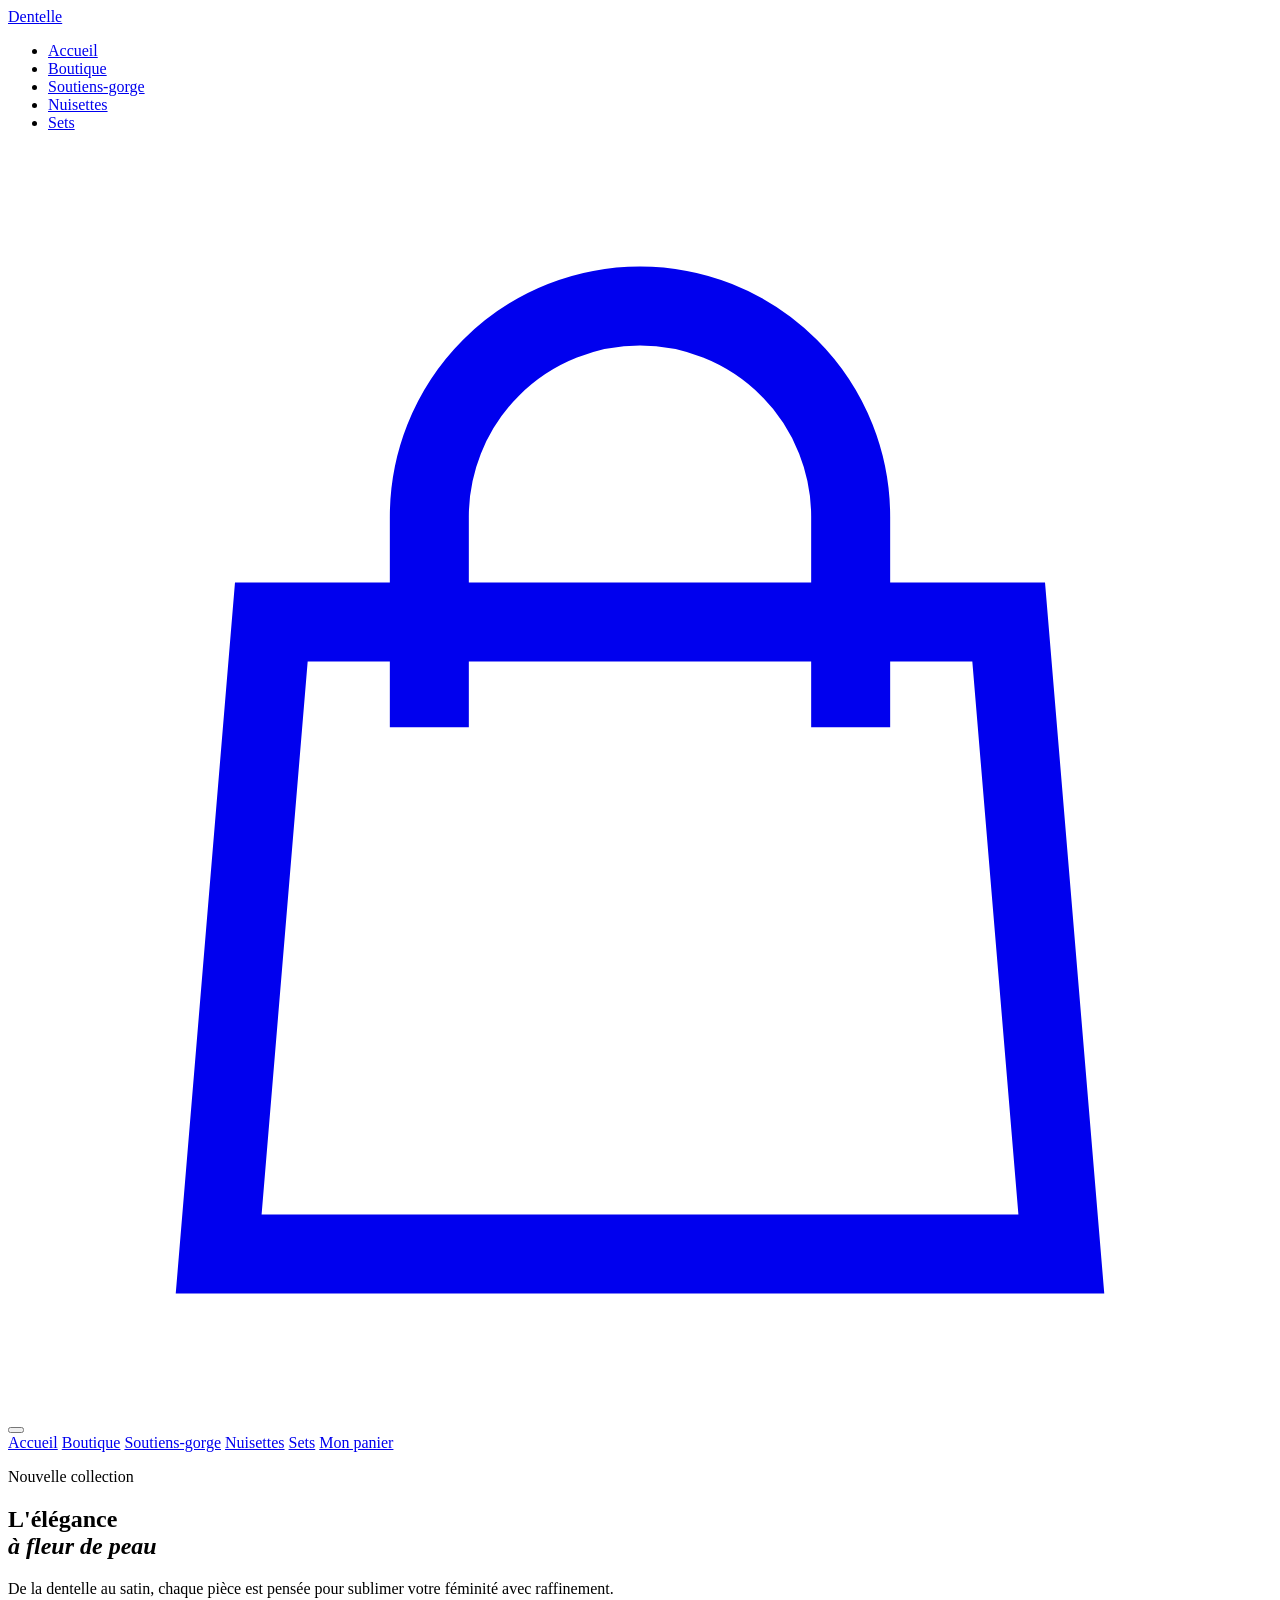
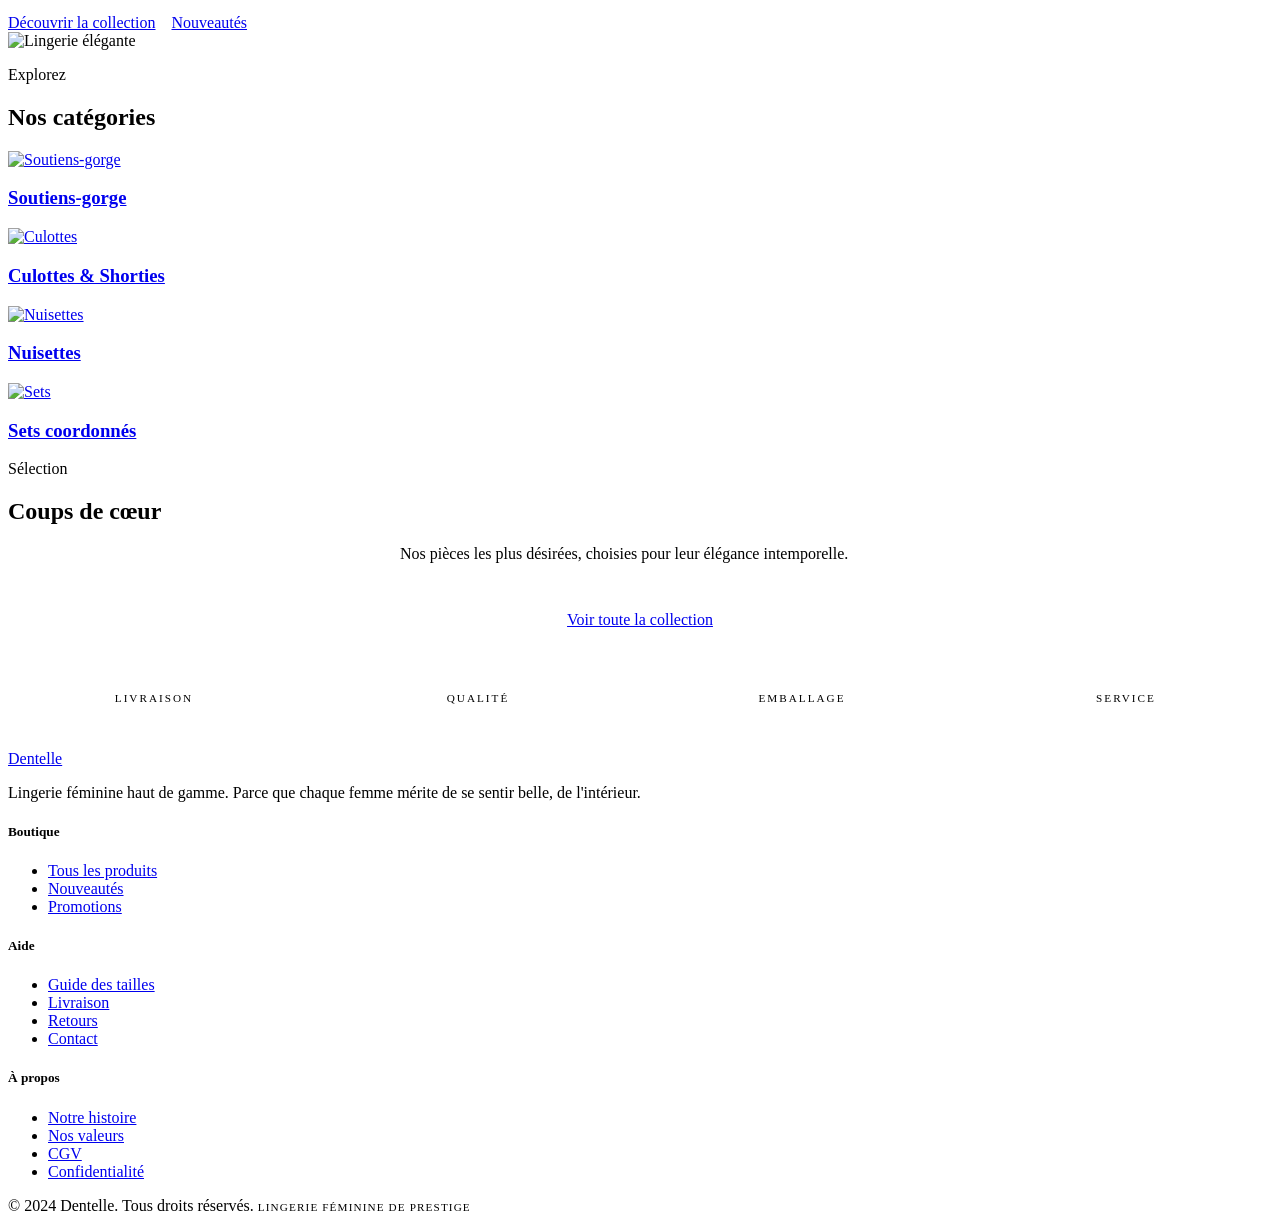
==== index.html @ 49657a7b "Add files via upload" ====
<!DOCTYPE html>
<html lang="fr">
<head>
  <meta charset="UTF-8">
  <meta name="viewport" content="width=device-width, initial-scale=1.0">
  <title>Dentelle — Lingerie Féminine de Prestige</title>
  <meta name="description" content="Lingerie féminine haut de gamme. Découvrez notre collection de sous-vêtements élégants.">
  <link rel="stylesheet" href="css/style.css">
  <script src="https://cdn.jsdelivr.net/npm/@supabase/supabase-js@2"></script>
</head>
<body>

<!-- ── Navigation ──────────────────────────────────────────────────────────── -->
<nav class="nav" id="nav">
  <a href="index.html" class="nav__logo">Dent<span>elle</span></a>
  <ul class="nav__links">
    <li><a href="index.html" class="active">Accueil</a></li>
    <li><a href="boutique.html">Boutique</a></li>
    <li><a href="boutique.html?cat=soutiens-gorge">Soutiens-gorge</a></li>
    <li><a href="boutique.html?cat=nuisettes">Nuisettes</a></li>
    <li><a href="boutique.html?cat=sets">Sets</a></li>
  </ul>
  <div class="nav__actions">
    <a href="panier.html" class="nav__cart">
      <svg fill="none" viewBox="0 0 24 24" stroke="currentColor" stroke-width="1.5">
        <path d="M16 11V7a4 4 0 00-8 0v4M5 9h14l1 12H4L5 9z"/>
      </svg>
      <span class="cart-badge" id="cartBadge"></span>
    </a>
    <button class="nav__burger" id="burger" aria-label="Menu">
      <span></span><span></span><span></span>
    </button>
  </div>
</nav>

<!-- Mobile nav -->
<div class="nav__mobile" id="mobileNav">
  <a href="index.html">Accueil</a>
  <a href="boutique.html">Boutique</a>
  <a href="boutique.html?cat=soutiens-gorge">Soutiens-gorge</a>
  <a href="boutique.html?cat=nuisettes">Nuisettes</a>
  <a href="boutique.html?cat=sets">Sets</a>
  <a href="panier.html">Mon panier</a>
</div>

<!-- ── Hero ────────────────────────────────────────────────────────────────── -->
<section class="hero">
  <div class="hero__bg"></div>
  <div class="hero__content">
    <p class="eyebrow">Nouvelle collection</p>
    <h1>L'élégance<br><em>à fleur de peau</em></h1>
    <span class="thread thread--left"></span>
    <p>De la dentelle au satin, chaque pièce est pensée pour sublimer votre féminité avec raffinement.</p>
    <div style="display:flex;gap:1rem;flex-wrap:wrap;">
      <a href="boutique.html" class="btn btn--primary">Découvrir la collection</a>
      <a href="boutique.html?cat=nouveautes" class="btn btn--outline">Nouveautés</a>
    </div>
  </div>
  <div class="hero__img-wrap">
    <img src="https://images.unsplash.com/photo-1617952236317-0bd127407984?w=1200&q=80" alt="Lingerie élégante">
  </div>
</section>

<!-- ── Catégories ──────────────────────────────────────────────────────────── -->
<section class="section">
  <div class="container">
    <div class="section__head">
      <p class="eyebrow">Explorez</p>
      <h2>Nos catégories</h2>
      <span class="thread"></span>
    </div>
    <div class="categories" id="categoriesGrid">
      <!-- populated by JS -->
      <a href="boutique.html?cat=" class="category-card">
        <img src="https://images.unsplash.com/photo-1616763355548-1b606f439f86?w=600&q=80" alt="Soutiens-gorge" loading="lazy">
        <div class="category-card__label"><h3>Soutiens-gorge</h3></div>
      </a>
      <a href="boutique.html?cat=" class="category-card">
        <img src="https://images.unsplash.com/photo-1608042314453-ae338d80c427?w=600&q=80" alt="Culottes" loading="lazy">
        <div class="category-card__label"><h3>Culottes &amp; Shorties</h3></div>
      </a>
      <a href="boutique.html?cat=" class="category-card">
        <img src="https://images.unsplash.com/photo-1631217868264-e5b90bb7e133?w=600&q=80" alt="Nuisettes" loading="lazy">
        <div class="category-card__label"><h3>Nuisettes</h3></div>
      </a>
      <a href="boutique.html?cat=" class="category-card">
        <img src="https://images.unsplash.com/photo-1595526114035-0d45ed16cfbf?w=600&q=80" alt="Sets" loading="lazy">
        <div class="category-card__label"><h3>Sets coordonnés</h3></div>
      </a>
    </div>
  </div>
</section>

<!-- ── Produits vedettes ────────────────────────────────────────────────────── -->
<section class="section" style="background:var(--mauve-light)">
  <div class="container">
    <div class="section__head">
      <p class="eyebrow">Sélection</p>
      <h2>Coups de cœur</h2>
      <span class="thread"></span>
      <p style="color:var(--gray);max-width:480px;margin:0 auto">Nos pièces les plus désirées, choisies pour leur élégance intemporelle.</p>
    </div>
    <div class="products-grid" id="featuredGrid">
      <div class="loader"><div class="spinner"></div></div>
    </div>
    <div style="text-align:center;margin-top:3rem">
      <a href="boutique.html" class="btn btn--outline">Voir toute la collection</a>
    </div>
  </div>
</section>

<!-- ── Bannière valeurs ─────────────────────────────────────────────────────── -->
<section class="section--sm" style="background:var(--black);color:var(--white)">
  <div class="container">
    <div style="display:grid;grid-template-columns:repeat(auto-fit,minmax(200px,1fr));gap:2rem;text-align:center">
      <div>
        <svg width="32" height="32" fill="none" viewBox="0 0 24 24" stroke="var(--gold)" stroke-width="1.2" style="margin:0 auto 1rem">
          <path d="M20 7l-8-4-8 4m16 0l-8 4m8-4v10l-8 4m0-10L4 7m8 4v10M4 7v10l8 4"/>
        </svg>
        <p style="font-size:.7rem;letter-spacing:.18em;text-transform:uppercase;margin-bottom:.5rem;color:var(--gold)">Livraison</p>
        <p style="font-size:.88rem;color:rgba(255,255,255,.7)">Livraison offerte dès 500 MAD</p>
      </div>
      <div>
        <svg width="32" height="32" fill="none" viewBox="0 0 24 24" stroke="var(--gold)" stroke-width="1.2" style="margin:0 auto 1rem">
          <path d="M9 12l2 2 4-4m5.618-4.016A11.955 11.955 0 0112 2.944a11.955 11.955 0 01-8.618 3.04A12.02 12.02 0 003 9c0 5.591 3.824 10.29 9 11.622C17.176 19.29 21 14.591 21 9a12.02 12.02 0 00-.382-3.016z"/>
        </svg>
        <p style="font-size:.7rem;letter-spacing:.18em;text-transform:uppercase;margin-bottom:.5rem;color:var(--gold)">Qualité</p>
        <p style="font-size:.88rem;color:rgba(255,255,255,.7)">Matières soigneusement sélectionnées</p>
      </div>
      <div>
        <svg width="32" height="32" fill="none" viewBox="0 0 24 24" stroke="var(--gold)" stroke-width="1.2" style="margin:0 auto 1rem">
          <path d="M4.318 6.318a4.5 4.5 0 000 6.364L12 20.364l7.682-7.682a4.5 4.5 0 00-6.364-6.364L12 7.636l-1.318-1.318a4.5 4.5 0 00-6.364 0z"/>
        </svg>
        <p style="font-size:.7rem;letter-spacing:.18em;text-transform:uppercase;margin-bottom:.5rem;color:var(--gold)">Emballage</p>
        <p style="font-size:.88rem;color:rgba(255,255,255,.7)">Emballage luxueux et discret</p>
      </div>
      <div>
        <svg width="32" height="32" fill="none" viewBox="0 0 24 24" stroke="var(--gold)" stroke-width="1.2" style="margin:0 auto 1rem">
          <path d="M3 5a2 2 0 012-2h3.28a1 1 0 01.948.684l1.498 4.493a1 1 0 01-.502 1.21l-2.257 1.13a11.042 11.042 0 005.516 5.516l1.13-2.257a1 1 0 011.21-.502l4.493 1.498a1 1 0 01.684.949V19a2 2 0 01-2 2h-1C9.716 21 3 14.284 3 6V5z"/>
        </svg>
        <p style="font-size:.7rem;letter-spacing:.18em;text-transform:uppercase;margin-bottom:.5rem;color:var(--gold)">Service</p>
        <p style="font-size:.88rem;color:rgba(255,255,255,.7)">Conseil personnalisé disponible</p>
      </div>
    </div>
  </div>
</section>

<!-- ── Footer ───────────────────────────────────────────────────────────────── -->
<footer class="footer">
  <div class="container">
    <div class="footer__grid">
      <div>
        <a href="index.html" class="footer__logo">Dent<span>elle</span></a>
        <p>Lingerie féminine haut de gamme. Parce que chaque femme mérite de se sentir belle, de l'intérieur.</p>
      </div>
      <div>
        <h5>Boutique</h5>
        <ul>
          <li><a href="boutique.html">Tous les produits</a></li>
          <li><a href="boutique.html?cat=nouveautes">Nouveautés</a></li>
          <li><a href="boutique.html?cat=promotions">Promotions</a></li>
        </ul>
      </div>
      <div>
        <h5>Aide</h5>
        <ul>
          <li><a href="#">Guide des tailles</a></li>
          <li><a href="#">Livraison</a></li>
          <li><a href="#">Retours</a></li>
          <li><a href="#">Contact</a></li>
        </ul>
      </div>
      <div>
        <h5>À propos</h5>
        <ul>
          <li><a href="#">Notre histoire</a></li>
          <li><a href="#">Nos valeurs</a></li>
          <li><a href="#">CGV</a></li>
          <li><a href="#">Confidentialité</a></li>
        </ul>
      </div>
    </div>
    <div class="footer__bottom">
      <span>© 2024 Dentelle. Tous droits réservés.</span>
      <span style="color:var(--mauve);font-size:.7rem;letter-spacing:.1em">LINGERIE FÉMININE DE PRESTIGE</span>
    </div>
  </div>
</footer>

<script src="js/config.js"></script>
<script src="js/cart.js"></script>
<script src="js/products.js"></script>
<script>
  // Nav scroll
  window.addEventListener('scroll', () => {
    document.getElementById('nav').classList.toggle('scrolled', window.scrollY > 20);
  });

  // Burger
  const burger = document.getElementById('burger');
  const mobileNav = document.getElementById('mobileNav');
  burger.addEventListener('click', () => mobileNav.classList.toggle('open'));

  // Charger les produits vedettes
  async function loadFeatured() {
    const products = await fetchFeaturedProducts(8);
    const grid = document.getElementById('featuredGrid');
    if (!products.length) {
      grid.innerHTML = '<p class="empty-state">Aucun produit vedette pour le moment.</p>';
      return;
    }
    grid.innerHTML = products.map(renderProductCard).join('');
  }

  // Charger les catégories
  async function loadCategories() {
    const cats = await fetchCategories();
    if (!cats.length) return;
    const grid = document.getElementById('categoriesGrid');
    const catImages = [
      'https://images.unsplash.com/photo-1616763355548-1b606f439f86?w=600&q=80',
      'https://images.unsplash.com/photo-1608042314453-ae338d80c427?w=600&q=80',
      'https://images.unsplash.com/photo-1631217868264-e5b90bb7e133?w=600&q=80',
      'https://images.unsplash.com/photo-1595526114035-0d45ed16cfbf?w=600&q=80',
    ];
    grid.innerHTML = cats.slice(0, 4).map((cat, i) => `
      <a href="boutique.html?category=${cat.id}" class="category-card">
        <img src="${cat.image_url || catImages[i % catImages.length]}" alt="${cat.name}" loading="lazy">
        <div class="category-card__label"><h3>${cat.name}</h3></div>
      </a>`).join('');
  }

  loadFeatured();
  loadCategories();
</script>
</body>
</html>
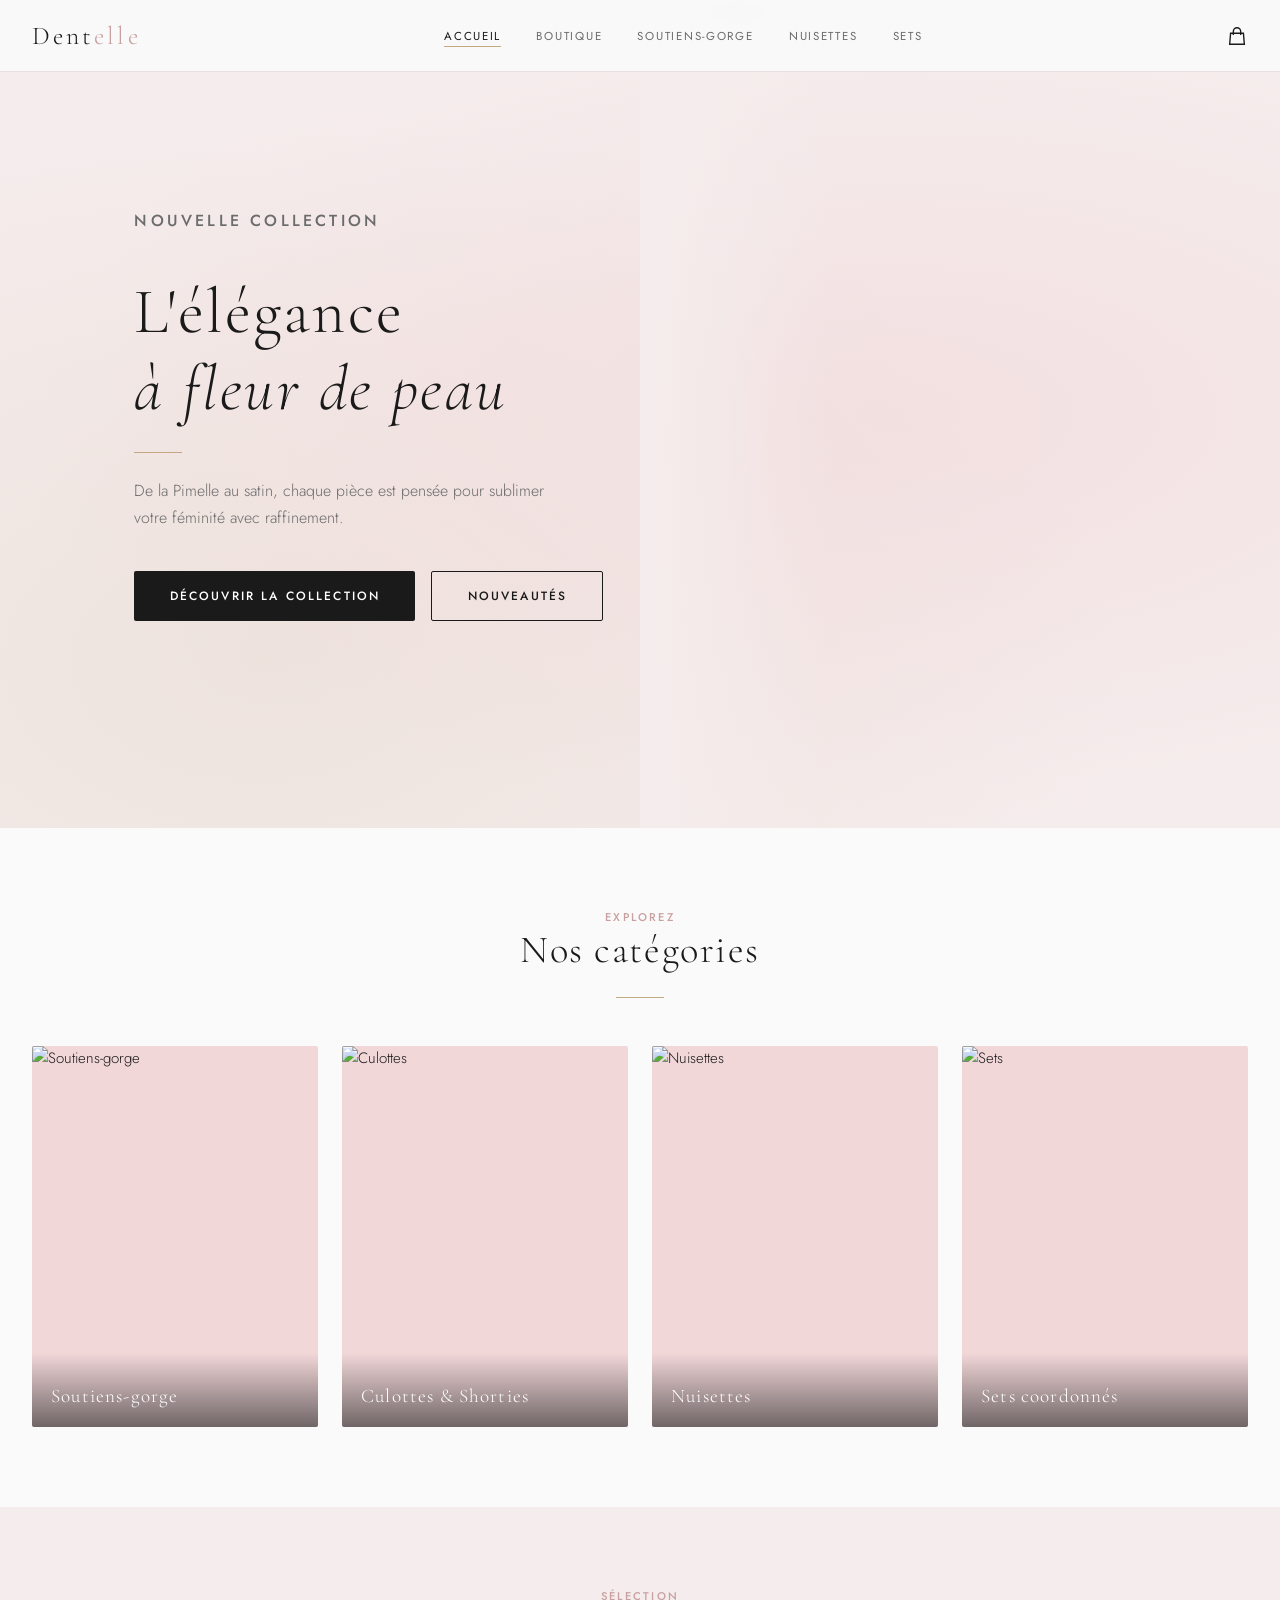
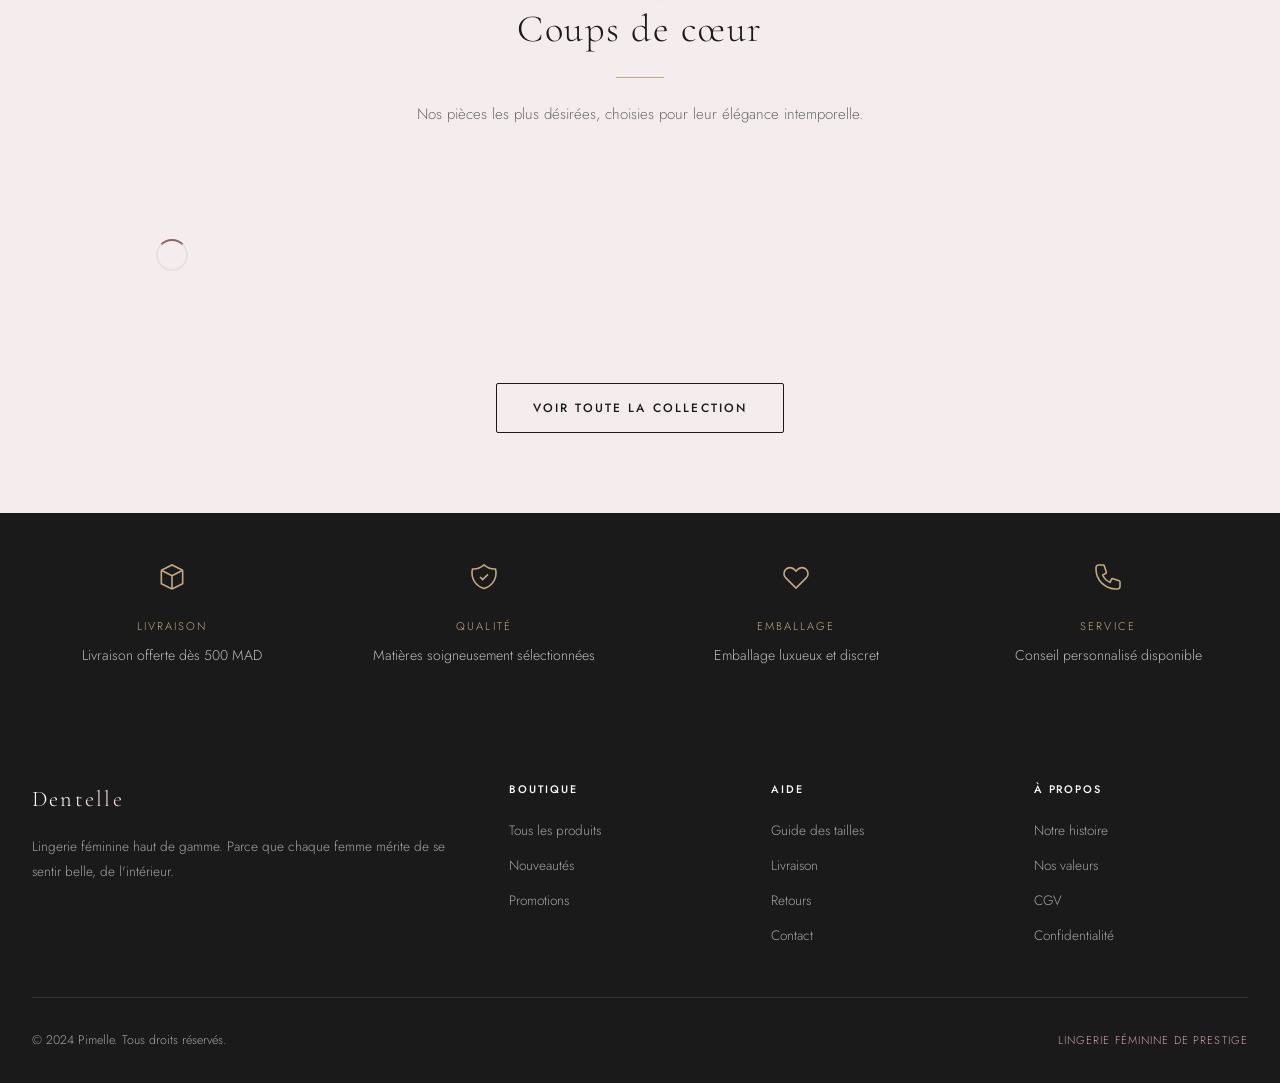
==== commit d73cd96f: "Update index.html" ====
--- a/index.html
+++ b/index.html
@@ -3,7 +3,7 @@
 <head>
   <meta charset="UTF-8">
   <meta name="viewport" content="width=device-width, initial-scale=1.0">
-  <title>Dentelle — Lingerie Féminine de Prestige</title>
+  <title>Pimelle — Lingerie Féminine de Prestige</title>
   <meta name="description" content="Lingerie féminine haut de gamme. Découvrez notre collection de sous-vêtements élégants.">
   <link rel="stylesheet" href="css/style.css">
   <script src="https://cdn.jsdelivr.net/npm/@supabase/supabase-js@2"></script>
@@ -50,7 +50,7 @@
     <p class="eyebrow">Nouvelle collection</p>
     <h1>L'élégance<br><em>à fleur de peau</em></h1>
     <span class="thread thread--left"></span>
-    <p>De la dentelle au satin, chaque pièce est pensée pour sublimer votre féminité avec raffinement.</p>
+    <p>De la Pimelle au satin, chaque pièce est pensée pour sublimer votre féminité avec raffinement.</p>
     <div style="display:flex;gap:1rem;flex-wrap:wrap;">
       <a href="boutique.html" class="btn btn--primary">Découvrir la collection</a>
       <a href="boutique.html?cat=nouveautes" class="btn btn--outline">Nouveautés</a>
@@ -181,7 +181,7 @@
       </div>
     </div>
     <div class="footer__bottom">
-      <span>© 2024 Dentelle. Tous droits réservés.</span>
+      <span>© 2024 Pimelle. Tous droits réservés.</span>
       <span style="color:var(--mauve);font-size:.7rem;letter-spacing:.1em">LINGERIE FÉMININE DE PRESTIGE</span>
     </div>
   </div>
--- a/css/style.css
+++ b/css/style.css
@@ -0,0 +1,809 @@
+/* ══════════════════════════════════════════════
+   DENTELLE — Design System
+   Palette : Ivoire · Rose poudré · Mauve · Noir
+   Typo : Cormorant Garamond + Jost
+   ══════════════════════════════════════════════ */
+
+@import url('https://fonts.googleapis.com/css2?family=Cormorant+Garamond:ital,wght@0,300;0,400;0,600;1,300;1,400&family=Jost:wght@300;400;500&display=swap');
+
+/* ── Reset & Variables ────────────────────────────────────────────────────── */
+*, *::before, *::after { box-sizing: border-box; margin: 0; padding: 0; }
+
+:root {
+  --ivory:      #FAFAFA;
+  --rose:       #F2D7D9;
+  --rose-deep:  #8B6565;
+  --mauve:      #C9A0A0;
+  --mauve-light:#F5EDED;
+  --black:      #1A1A1A;
+  --gray:       #6B6B6B;
+  --gray-light: #E8E0E0;
+  --gold:       #C4A882;
+  --white:      #FFFFFF;
+  --error:      #C0392B;
+  --success:    #27AE60;
+
+  --font-display: 'Cormorant Garamond', Georgia, serif;
+  --font-body:    'Jost', system-ui, sans-serif;
+
+  --nav-h: 72px;
+  --radius: 2px;
+  --shadow: 0 4px 24px rgba(26,26,26,.08);
+  --shadow-lg: 0 12px 48px rgba(26,26,26,.12);
+  --trans: .25s ease;
+}
+
+html { scroll-behavior: smooth; }
+body {
+  font-family: var(--font-body);
+  font-weight: 300;
+  font-size: 15px;
+  line-height: 1.7;
+  color: var(--black);
+  background: var(--ivory);
+  -webkit-font-smoothing: antialiased;
+}
+
+img { display: block; width: 100%; height: auto; }
+a { text-decoration: none; color: inherit; }
+ul { list-style: none; }
+button { cursor: pointer; border: none; background: none; font-family: inherit; }
+input, select, textarea { font-family: inherit; }
+
+/* ── Typography ───────────────────────────────────────────────────────────── */
+.display { font-family: var(--font-display); font-weight: 300; letter-spacing: .03em; }
+h1, h2, h3, h4 { font-family: var(--font-display); font-weight: 300; line-height: 1.2; }
+h1 { font-size: clamp(2.4rem, 5vw, 4rem); letter-spacing: .04em; }
+h2 { font-size: clamp(1.8rem, 3vw, 2.8rem); letter-spacing: .04em; }
+h3 { font-size: clamp(1.2rem, 2vw, 1.6rem); letter-spacing: .02em; }
+
+.eyebrow {
+  font-family: var(--font-body);
+  font-size: .7rem;
+  font-weight: 500;
+  letter-spacing: .2em;
+  text-transform: uppercase;
+  color: var(--mauve);
+}
+
+/* ── Gold divider (signature element) ────────────────────────────────────── */
+.thread {
+  display: block;
+  width: 48px;
+  height: 1px;
+  background: var(--gold);
+  margin: 1.5rem auto;
+}
+.thread--left { margin-left: 0; }
+
+/* ── Buttons ──────────────────────────────────────────────────────────────── */
+.btn {
+  display: inline-flex;
+  align-items: center;
+  justify-content: center;
+  gap: .5rem;
+  padding: .85rem 2.2rem;
+  font-family: var(--font-body);
+  font-size: .75rem;
+  font-weight: 500;
+  letter-spacing: .18em;
+  text-transform: uppercase;
+  border-radius: var(--radius);
+  transition: var(--trans);
+  white-space: nowrap;
+}
+.btn--primary {
+  background: var(--black);
+  color: var(--white);
+}
+.btn--primary:hover { background: var(--rose-deep); }
+
+.btn--rose {
+  background: var(--rose-deep);
+  color: var(--white);
+}
+.btn--rose:hover { background: var(--black); }
+
+.btn--outline {
+  border: 1px solid var(--black);
+  color: var(--black);
+}
+.btn--outline:hover { background: var(--black); color: var(--white); }
+
+.btn--ghost {
+  border: 1px solid var(--white);
+  color: var(--white);
+  background: transparent;
+}
+.btn--ghost:hover { background: var(--white); color: var(--black); }
+
+.btn--sm { padding: .6rem 1.4rem; font-size: .68rem; }
+.btn--full { width: 100%; }
+.btn:disabled { opacity: .5; cursor: not-allowed; }
+
+/* ── Navigation ───────────────────────────────────────────────────────────── */
+.nav {
+  position: fixed;
+  top: 0; left: 0; right: 0;
+  height: var(--nav-h);
+  z-index: 100;
+  display: flex;
+  align-items: center;
+  justify-content: space-between;
+  padding: 0 2rem;
+  background: rgba(250,250,250,.92);
+  backdrop-filter: blur(12px);
+  border-bottom: 1px solid var(--gray-light);
+  transition: box-shadow var(--trans);
+}
+.nav.scrolled { box-shadow: var(--shadow); }
+
+.nav__logo {
+  font-family: var(--font-display);
+  font-size: 1.6rem;
+  font-weight: 300;
+  letter-spacing: .12em;
+  color: var(--black);
+}
+.nav__logo span { color: var(--mauve); }
+
+.nav__links {
+  display: flex;
+  align-items: center;
+  gap: 2.2rem;
+}
+.nav__links a {
+  font-size: .72rem;
+  letter-spacing: .15em;
+  text-transform: uppercase;
+  font-weight: 400;
+  color: var(--gray);
+  transition: color var(--trans);
+  position: relative;
+}
+.nav__links a::after {
+  content: '';
+  position: absolute;
+  bottom: -3px; left: 0; right: 0;
+  height: 1px;
+  background: var(--gold);
+  transform: scaleX(0);
+  transform-origin: left;
+  transition: transform var(--trans);
+}
+.nav__links a:hover,
+.nav__links a.active { color: var(--black); }
+.nav__links a:hover::after,
+.nav__links a.active::after { transform: scaleX(1); }
+
+.nav__actions {
+  display: flex;
+  align-items: center;
+  gap: 1.2rem;
+}
+.nav__cart {
+  position: relative;
+  display: flex;
+  align-items: center;
+  gap: .4rem;
+  font-size: .72rem;
+  letter-spacing: .1em;
+  text-transform: uppercase;
+  color: var(--black);
+  transition: color var(--trans);
+}
+.nav__cart:hover { color: var(--rose-deep); }
+.nav__cart svg { width: 22px; height: 22px; }
+
+.cart-badge {
+  position: absolute;
+  top: -8px; right: -10px;
+  min-width: 18px; height: 18px;
+  border-radius: 50%;
+  background: var(--rose-deep);
+  color: var(--white);
+  font-size: .65rem;
+  font-weight: 500;
+  display: none;
+  align-items: center;
+  justify-content: center;
+  font-family: var(--font-body);
+}
+
+.nav__burger {
+  display: none;
+  flex-direction: column;
+  gap: 5px;
+  padding: 4px;
+}
+.nav__burger span {
+  display: block;
+  width: 22px;
+  height: 1px;
+  background: var(--black);
+  transition: var(--trans);
+}
+
+.nav__mobile {
+  display: none;
+  position: fixed;
+  top: var(--nav-h); left: 0; right: 0; bottom: 0;
+  background: var(--white);
+  padding: 2rem;
+  flex-direction: column;
+  gap: 1.5rem;
+  z-index: 99;
+  overflow-y: auto;
+}
+.nav__mobile.open { display: flex; }
+.nav__mobile a {
+  font-size: 1.4rem;
+  font-family: var(--font-display);
+  letter-spacing: .06em;
+  border-bottom: 1px solid var(--gray-light);
+  padding-bottom: 1rem;
+}
+
+/* ── Page wrapper ─────────────────────────────────────────────────────────── */
+.page { padding-top: var(--nav-h); min-height: 100vh; }
+
+/* ── Container ────────────────────────────────────────────────────────────── */
+.container { max-width: 1280px; margin: 0 auto; padding: 0 2rem; }
+.container--narrow { max-width: 800px; margin: 0 auto; padding: 0 2rem; }
+
+/* ── Section ──────────────────────────────────────────────────────────────── */
+.section { padding: 5rem 0; }
+.section--sm { padding: 3rem 0; }
+.section__head { text-align: center; margin-bottom: 3rem; }
+
+/* ── Hero ─────────────────────────────────────────────────────────────────── */
+.hero {
+  height: 92vh;
+  min-height: 560px;
+  display: flex;
+  align-items: center;
+  position: relative;
+  overflow: hidden;
+  background: var(--mauve-light);
+}
+.hero__bg {
+  position: absolute;
+  inset: 0;
+  background:
+    radial-gradient(ellipse at 70% 50%, rgba(242,215,217,.6) 0%, transparent 70%),
+    radial-gradient(ellipse at 20% 80%, rgba(196,168,130,.15) 0%, transparent 60%);
+}
+.hero__content {
+  position: relative;
+  z-index: 1;
+  max-width: 620px;
+  padding: 0 2rem;
+  margin-left: clamp(2rem, 8vw, 10rem);
+}
+.hero__content h1 { margin-bottom: 1.5rem; }
+.hero__content p {
+  font-size: 1rem;
+  color: var(--gray);
+  max-width: 420px;
+  margin-bottom: 2.5rem;
+}
+.hero__img {
+  position: absolute;
+  right: 0; top: 0; bottom: 0;
+  width: 50%;
+  object-fit: cover;
+}
+.hero__img-wrap {
+  position: absolute;
+  right: 0; top: 0;
+  width: 50%;
+  height: 100%;
+}
+.hero__img-wrap::before {
+  content: '';
+  position: absolute;
+  top: 0; left: 0; right: 0; bottom: 0;
+  background: linear-gradient(to right, var(--mauve-light) 0%, transparent 30%);
+  z-index: 1;
+}
+.hero__img-wrap img {
+  width: 100%; height: 100%;
+  object-fit: cover;
+}
+
+/* ── Categories grid ──────────────────────────────────────────────────────── */
+.categories {
+  display: grid;
+  grid-template-columns: repeat(auto-fit, minmax(200px, 1fr));
+  gap: 1.5rem;
+}
+.category-card {
+  position: relative;
+  aspect-ratio: 3/4;
+  overflow: hidden;
+  border-radius: var(--radius);
+  background: var(--rose);
+  cursor: pointer;
+}
+.category-card img {
+  width: 100%; height: 100%;
+  object-fit: cover;
+  transition: transform .5s ease;
+}
+.category-card:hover img { transform: scale(1.04); }
+.category-card__label {
+  position: absolute;
+  bottom: 0; left: 0; right: 0;
+  padding: 2rem 1.2rem 1.2rem;
+  background: linear-gradient(to top, rgba(26,26,26,.6), transparent);
+  color: var(--white);
+}
+.category-card__label h3 {
+  font-size: 1.2rem;
+  font-weight: 300;
+  letter-spacing: .06em;
+}
+
+/* ── Products grid ────────────────────────────────────────────────────────── */
+.products-grid {
+  display: grid;
+  grid-template-columns: repeat(auto-fill, minmax(260px, 1fr));
+  gap: 2rem;
+}
+
+.product-card {
+  background: var(--white);
+  border-radius: var(--radius);
+  overflow: hidden;
+  transition: box-shadow var(--trans);
+}
+.product-card:hover { box-shadow: var(--shadow); }
+
+.product-card__img-wrap {
+  position: relative;
+  aspect-ratio: 2/3;
+  display: block;
+  overflow: hidden;
+  background: var(--mauve-light);
+}
+.product-card__img {
+  width: 100%; height: 100%;
+  object-fit: cover;
+  transition: transform .5s ease;
+}
+.product-card__img-wrap:hover .product-card__img { transform: scale(1.03); }
+.product-card__overlay {
+  position: absolute;
+  inset: 0;
+  display: flex;
+  align-items: flex-end;
+  justify-content: center;
+  padding: 1.5rem;
+  background: rgba(26,26,26,.25);
+  opacity: 0;
+  transition: opacity var(--trans);
+}
+.product-card__img-wrap:hover .product-card__overlay { opacity: 1; }
+
+.product-card__body { padding: 1.2rem; }
+.product-card__cat { font-size: .68rem; letter-spacing: .15em; text-transform: uppercase; color: var(--mauve); margin-bottom: .3rem; }
+.product-card__name { font-family: var(--font-display); font-size: 1.1rem; margin-bottom: .5rem; }
+.product-card__name a:hover { color: var(--rose-deep); }
+.product-card__price { font-weight: 500; font-size: .9rem; color: var(--rose-deep); }
+
+/* ── Boutique layout ──────────────────────────────────────────────────────── */
+.shop-layout { display: grid; grid-template-columns: 280px 1fr; gap: 3rem; }
+.shop-sidebar { position: sticky; top: calc(var(--nav-h) + 2rem); height: fit-content; }
+
+.filter-section { margin-bottom: 2rem; }
+.filter-section h4 {
+  font-size: .7rem;
+  letter-spacing: .18em;
+  text-transform: uppercase;
+  font-weight: 500;
+  font-family: var(--font-body);
+  margin-bottom: 1rem;
+  padding-bottom: .75rem;
+  border-bottom: 1px solid var(--gray-light);
+}
+.filter-option { display: flex; align-items: center; gap: .75rem; padding: .4rem 0; cursor: pointer; }
+.filter-option input[type=checkbox] { accent-color: var(--rose-deep); width: 15px; height: 15px; }
+.filter-option span { font-size: .85rem; color: var(--gray); transition: color var(--trans); }
+.filter-option:hover span { color: var(--black); }
+.filter-option.active span { color: var(--black); font-weight: 500; }
+
+/* ── Search bar ───────────────────────────────────────────────────────────── */
+.search-bar {
+  display: flex;
+  align-items: center;
+  border: 1px solid var(--gray-light);
+  border-radius: var(--radius);
+  overflow: hidden;
+  background: var(--white);
+  margin-bottom: 2rem;
+  transition: border-color var(--trans);
+}
+.search-bar:focus-within { border-color: var(--mauve); }
+.search-bar input {
+  flex: 1;
+  padding: .85rem 1.2rem;
+  border: none;
+  outline: none;
+  font-size: .9rem;
+  background: transparent;
+}
+.search-bar button {
+  padding: .85rem 1.2rem;
+  background: var(--black);
+  color: var(--white);
+  font-size: .8rem;
+  transition: background var(--trans);
+}
+.search-bar button:hover { background: var(--rose-deep); }
+
+.sort-bar {
+  display: flex;
+  align-items: center;
+  justify-content: space-between;
+  margin-bottom: 1.5rem;
+}
+.sort-bar span { font-size: .8rem; color: var(--gray); }
+.sort-bar select {
+  padding: .5rem 1rem;
+  border: 1px solid var(--gray-light);
+  border-radius: var(--radius);
+  font-size: .8rem;
+  background: var(--white);
+  cursor: pointer;
+}
+
+/* ── Product page ─────────────────────────────────────────────────────────── */
+.product-layout { display: grid; grid-template-columns: 1fr 1fr; gap: 4rem; align-items: start; }
+.product-gallery { position: sticky; top: calc(var(--nav-h) + 2rem); }
+.product-gallery__main {
+  aspect-ratio: 2/3;
+  overflow: hidden;
+  border-radius: var(--radius);
+  background: var(--mauve-light);
+  margin-bottom: 1rem;
+}
+.product-gallery__main img { width: 100%; height: 100%; object-fit: cover; }
+.product-gallery__thumbs { display: flex; gap: .75rem; flex-wrap: wrap; }
+.product-gallery__thumb {
+  width: 72px; height: 96px;
+  object-fit: cover;
+  border-radius: var(--radius);
+  cursor: pointer;
+  border: 2px solid transparent;
+  transition: border-color var(--trans);
+}
+.product-gallery__thumb.active,
+.product-gallery__thumb:hover { border-color: var(--rose-deep); }
+
+.product-info__price {
+  font-size: 1.8rem;
+  font-family: var(--font-display);
+  color: var(--rose-deep);
+  margin: 1rem 0 1.5rem;
+}
+
+.option-label {
+  font-size: .72rem;
+  letter-spacing: .15em;
+  text-transform: uppercase;
+  font-weight: 500;
+  display: block;
+  margin-bottom: .75rem;
+}
+.options { display: flex; gap: .5rem; flex-wrap: wrap; margin-bottom: 1.5rem; }
+.option-btn {
+  min-width: 44px;
+  height: 36px;
+  padding: 0 .8rem;
+  border: 1px solid var(--gray-light);
+  border-radius: 1px;
+  font-size: .8rem;
+  font-family: var(--font-body);
+  transition: var(--trans);
+  background: var(--white);
+}
+.option-btn:hover { border-color: var(--black); }
+.option-btn.selected { border-color: var(--black); background: var(--black); color: var(--white); }
+.option-btn.color { width: 36px; min-width: 36px; height: 36px; padding: 0; border-radius: 50%; position: relative; }
+.option-btn.color.selected::after {
+  content: '';
+  position: absolute;
+  inset: -4px;
+  border-radius: 50%;
+  border: 1px solid var(--black);
+}
+
+.qty-control {
+  display: flex;
+  align-items: center;
+  border: 1px solid var(--gray-light);
+  border-radius: var(--radius);
+  overflow: hidden;
+  width: fit-content;
+  margin-bottom: 1.5rem;
+}
+.qty-btn {
+  width: 42px; height: 42px;
+  display: flex; align-items: center; justify-content: center;
+  font-size: 1.1rem;
+  transition: background var(--trans);
+}
+.qty-btn:hover { background: var(--mauve-light); }
+.qty-input {
+  width: 48px; height: 42px;
+  text-align: center;
+  border: none;
+  border-left: 1px solid var(--gray-light);
+  border-right: 1px solid var(--gray-light);
+  font-size: .9rem;
+  outline: none;
+}
+
+.product-tabs { margin-top: 2rem; }
+.product-tabs__nav {
+  display: flex;
+  border-bottom: 1px solid var(--gray-light);
+  margin-bottom: 1.5rem;
+}
+.tab-btn {
+  padding: .75rem 1.5rem;
+  font-size: .72rem;
+  letter-spacing: .12em;
+  text-transform: uppercase;
+  border-bottom: 2px solid transparent;
+  transition: var(--trans);
+  margin-bottom: -1px;
+  color: var(--gray);
+}
+.tab-btn:hover { color: var(--black); }
+.tab-btn.active { color: var(--black); border-bottom-color: var(--black); }
+.tab-content { display: none; font-size: .9rem; line-height: 1.8; color: var(--gray); }
+.tab-content.active { display: block; }
+
+/* ── Cart / Order / Forms ────────────────────────────────────────────────── */
+.cart-table { width: 100%; border-collapse: collapse; }
+.cart-table th {
+  font-size: .68rem;
+  letter-spacing: .15em;
+  text-transform: uppercase;
+  font-weight: 500;
+  color: var(--gray);
+  padding: 1rem;
+  text-align: left;
+  border-bottom: 1px solid var(--gray-light);
+}
+.cart-table td { padding: 1.2rem 1rem; border-bottom: 1px solid var(--gray-light); vertical-align: middle; }
+.cart-item__img { width: 80px; height: 100px; object-fit: cover; border-radius: var(--radius); }
+.cart-item__name { font-family: var(--font-display); font-size: 1rem; margin-bottom: .25rem; }
+.cart-item__meta { font-size: .78rem; color: var(--gray); }
+.cart-remove { color: var(--mauve); font-size: .78rem; cursor: pointer; transition: color var(--trans); }
+.cart-remove:hover { color: var(--error); }
+
+.cart-summary {
+  background: var(--mauve-light);
+  border-radius: var(--radius);
+  padding: 2rem;
+}
+.summary-row {
+  display: flex;
+  justify-content: space-between;
+  padding: .75rem 0;
+  font-size: .9rem;
+}
+.summary-row:not(:last-child) { border-bottom: 1px solid var(--gray-light); }
+.summary-total { font-family: var(--font-display); font-size: 1.4rem; }
+
+/* ── Forms ────────────────────────────────────────────────────────────────── */
+.form-grid { display: grid; grid-template-columns: 1fr 1fr; gap: 1.5rem; }
+.form-group { display: flex; flex-direction: column; gap: .4rem; }
+.form-group--full { grid-column: 1 / -1; }
+.form-label {
+  font-size: .72rem;
+  letter-spacing: .12em;
+  text-transform: uppercase;
+  font-weight: 500;
+  color: var(--gray);
+}
+.form-input, .form-select, .form-textarea {
+  padding: .85rem 1.1rem;
+  border: 1px solid var(--gray-light);
+  border-radius: var(--radius);
+  font-size: .9rem;
+  font-family: var(--font-body);
+  background: var(--white);
+  color: var(--black);
+  transition: border-color var(--trans);
+  outline: none;
+}
+.form-input:focus, .form-select:focus, .form-textarea:focus { border-color: var(--mauve); }
+.form-textarea { resize: vertical; min-height: 100px; }
+.form-error { font-size: .78rem; color: var(--error); display: none; }
+.form-group.has-error .form-input,
+.form-group.has-error .form-select { border-color: var(--error); }
+.form-group.has-error .form-error { display: block; }
+
+/* ── Confirmation page ────────────────────────────────────────────────────── */
+.confirmation-box {
+  text-align: center;
+  padding: 4rem 2rem;
+  max-width: 560px;
+  margin: 0 auto;
+}
+.confirmation-icon {
+  width: 72px; height: 72px;
+  border-radius: 50%;
+  background: var(--rose);
+  display: flex;
+  align-items: center;
+  justify-content: center;
+  margin: 0 auto 2rem;
+}
+.confirmation-icon svg { width: 32px; height: 32px; stroke: var(--rose-deep); }
+
+/* ── Page header ──────────────────────────────────────────────────────────── */
+.page-header {
+  background: var(--mauve-light);
+  padding: 4rem 0 3rem;
+  text-align: center;
+}
+.breadcrumb {
+  display: flex;
+  align-items: center;
+  justify-content: center;
+  gap: .5rem;
+  font-size: .75rem;
+  color: var(--gray);
+  margin-bottom: 1rem;
+}
+.breadcrumb a { transition: color var(--trans); }
+.breadcrumb a:hover { color: var(--black); }
+.breadcrumb span { color: var(--mauve); }
+
+/* ── Pagination ───────────────────────────────────────────────────────────── */
+.pagination {
+  display: flex;
+  align-items: center;
+  justify-content: center;
+  gap: .5rem;
+  margin-top: 3rem;
+}
+.page-btn {
+  min-width: 40px; height: 40px;
+  display: flex; align-items: center; justify-content: center;
+  border: 1px solid var(--gray-light);
+  border-radius: var(--radius);
+  font-size: .82rem;
+  transition: var(--trans);
+  color: var(--gray);
+}
+.page-btn:hover { border-color: var(--black); color: var(--black); }
+.page-btn.active { background: var(--black); color: var(--white); border-color: var(--black); }
+
+/* ── Toast ────────────────────────────────────────────────────────────────── */
+.toast {
+  position: fixed;
+  bottom: 2rem; right: 2rem;
+  z-index: 999;
+  background: var(--black);
+  color: var(--white);
+  padding: 1rem 1.5rem;
+  border-radius: var(--radius);
+  font-size: .85rem;
+  transform: translateY(10px);
+  opacity: 0;
+  transition: all var(--trans);
+  max-width: 320px;
+}
+.toast--success { background: var(--black); border-left: 3px solid var(--gold); }
+.toast--error { background: var(--error); }
+.toast--visible { transform: translateY(0); opacity: 1; }
+
+/* ── Loader ───────────────────────────────────────────────────────────────── */
+.loader {
+  display: flex; align-items: center; justify-content: center;
+  padding: 4rem 0;
+}
+.spinner {
+  width: 32px; height: 32px;
+  border: 2px solid var(--gray-light);
+  border-top-color: var(--rose-deep);
+  border-radius: 50%;
+  animation: spin .8s linear infinite;
+}
+@keyframes spin { to { transform: rotate(360deg); } }
+
+.empty-state { text-align: center; padding: 4rem 2rem; color: var(--gray); }
+.empty-state svg { width: 48px; height: 48px; stroke: var(--mauve); margin: 0 auto 1rem; }
+
+/* ── Footer ───────────────────────────────────────────────────────────────── */
+.footer {
+  background: var(--black);
+  color: rgba(255,255,255,.6);
+  padding: 4rem 0 2rem;
+}
+.footer__grid {
+  display: grid;
+  grid-template-columns: 2fr 1fr 1fr 1fr;
+  gap: 3rem;
+  margin-bottom: 3rem;
+}
+.footer__logo {
+  font-family: var(--font-display);
+  font-size: 1.4rem;
+  color: var(--white);
+  letter-spacing: .1em;
+  margin-bottom: 1rem;
+  display: block;
+}
+.footer__logo span { color: var(--rose); }
+.footer p { font-size: .85rem; line-height: 1.8; }
+.footer h5 {
+  font-family: var(--font-body);
+  font-size: .68rem;
+  letter-spacing: .18em;
+  text-transform: uppercase;
+  font-weight: 500;
+  color: var(--white);
+  margin-bottom: 1.2rem;
+}
+.footer ul { display: flex; flex-direction: column; gap: .6rem; }
+.footer ul a { font-size: .85rem; transition: color var(--trans); }
+.footer ul a:hover { color: var(--white); }
+.footer__bottom {
+  border-top: 1px solid rgba(255,255,255,.1);
+  padding-top: 2rem;
+  display: flex;
+  align-items: center;
+  justify-content: space-between;
+  font-size: .78rem;
+}
+
+/* ── Status badge ─────────────────────────────────────────────────────────── */
+.status-badge {
+  display: inline-flex;
+  align-items: center;
+  padding: .3rem .8rem;
+  border-radius: 20px;
+  font-size: .72rem;
+  font-weight: 500;
+  letter-spacing: .05em;
+  border: 1px solid;
+  white-space: nowrap;
+}
+
+/* ── Responsive ───────────────────────────────────────────────────────────── */
+@media (max-width: 1024px) {
+  .shop-layout { grid-template-columns: 1fr; }
+  .shop-sidebar { position: static; }
+  .product-layout { grid-template-columns: 1fr; }
+  .product-gallery { position: static; }
+  .footer__grid { grid-template-columns: 1fr 1fr; }
+}
+
+@media (max-width: 768px) {
+  :root { --nav-h: 64px; }
+  .nav__links { display: none; }
+  .nav__burger { display: flex; }
+  .hero { height: auto; min-height: 70vh; flex-direction: column; }
+  .hero__content { margin: 3rem auto 0; text-align: center; max-width: 100%; }
+  .hero__content p { margin: 0 auto 2rem; }
+  .hero__img-wrap { position: relative; width: 100%; height: 50vw; }
+  .hero__img-wrap::before { background: none; }
+  .form-grid { grid-template-columns: 1fr; }
+  .footer__grid { grid-template-columns: 1fr; gap: 2rem; }
+  .footer__bottom { flex-direction: column; gap: 1rem; text-align: center; }
+  .products-grid { grid-template-columns: repeat(auto-fill, minmax(160px, 1fr)); gap: 1rem; }
+  .cart-table th:nth-child(3),
+  .cart-table td:nth-child(3) { display: none; }
+}
+
+@media (max-width: 480px) {
+  .container { padding: 0 1rem; }
+  .btn { padding: .75rem 1.5rem; }
+  .section { padding: 3rem 0; }
+}
